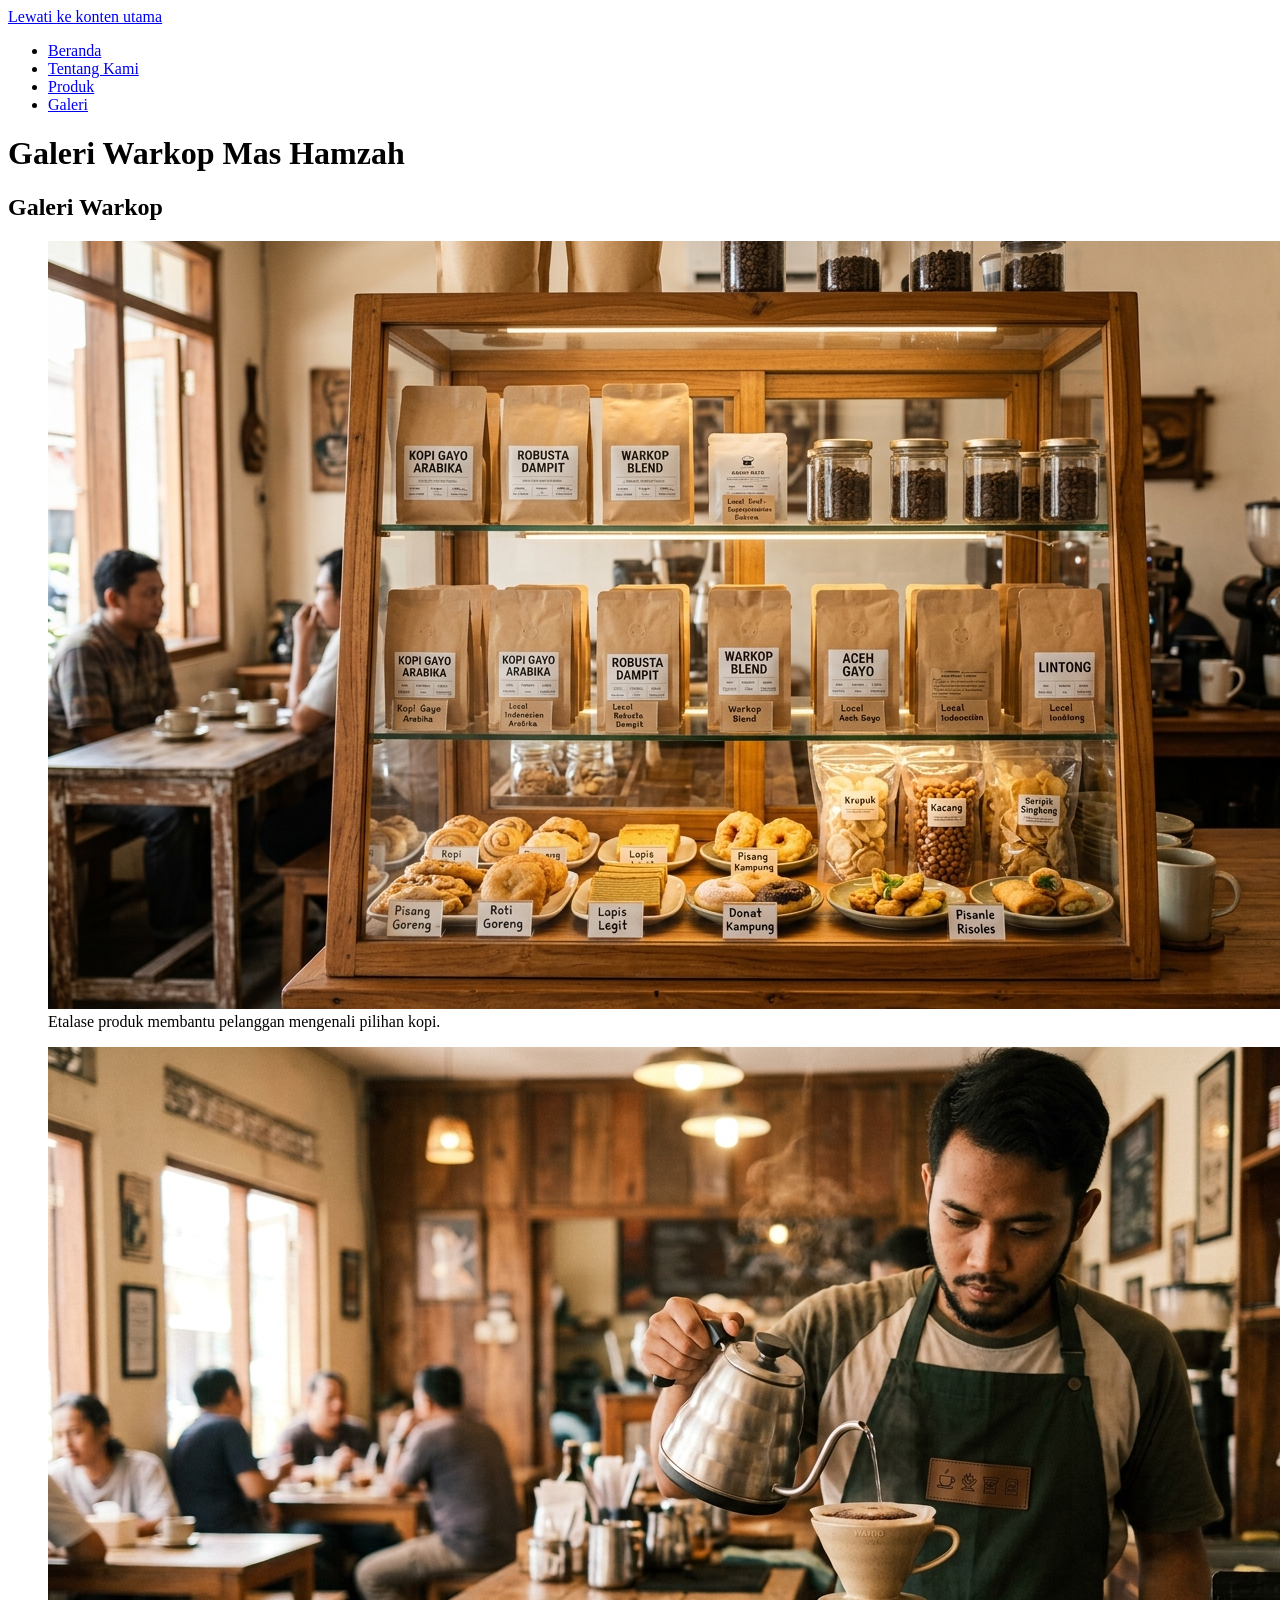
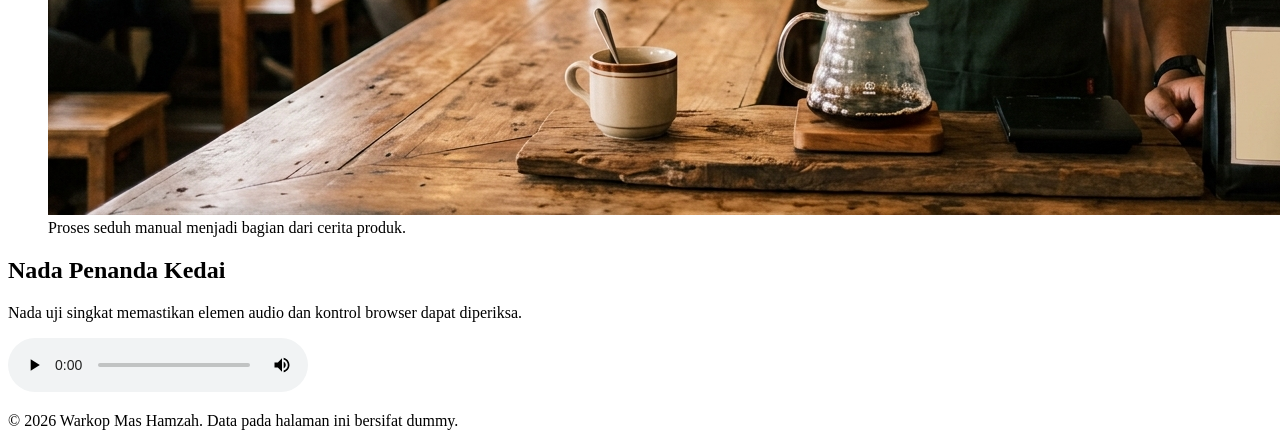
==== galeri.html @ abe70fd5 "feat: tambah media dan tabel katalog" ====
<!doctype html>
<html lang="id">
  <head>
    <meta charset="utf-8" />
    <meta name="viewport" content="width=device-width, initial-scale=1" />

    <title>Galeri - Warkop Mas Hamzah</title>

    <link rel="stylesheet" href="css/style.css" />
  </head>

  <body>
    <!-- Skip link -->
    <a href="#konten" class="skip-link">
      Lewati ke konten utama
    </a>

    <!-- Header dan Navbar -->
    <header class="site-header">
      <nav class="nav" aria-label="Navigasi utama">
        <ul>
          <li>
            <a href="index.html">Beranda</a>
          </li>

          <li>
            <a href="tentang.html">Tentang Kami</a>
          </li>

          <li>
            <a href="produk.html">Produk</a>
          </li>

          <li>
            <a href="galeri.html" aria-current="page">
              Galeri
            </a>
          </li>
        </ul>
      </nav>
    </header>

    <!-- Konten utama -->
    <main id="konten" class="page">
      <h1>Galeri Warkop Mas Hamzah</h1>

      <!-- Galeri -->
      <section aria-labelledby="media-title">
        <h2 id="media-title">Galeri Warkop</h2>

        <div class="gallery-list">

          <figure class="media-card">
            <img
              src="assets/images/etalaseKopi.jpg"
              alt="Etalase Warkop Mas Hamzah berisi beberapa pilihan kopi"
            />

            <figcaption>
              Etalase produk membantu pelanggan mengenali pilihan kopi.
            </figcaption>
          </figure>

          <figure class="media-card">
            <img
              src="assets/images/barista.jpg"
              alt="Barista menuang air panas ke dripper kopi"
            />

            <figcaption>
              Proses seduh manual menjadi bagian dari cerita produk.
            </figcaption>
          </figure>

        </div>
      </section>

      <!-- Audio -->
      <section aria-labelledby="audio-title">
        <h2 id="audio-title">Nada Penanda Kedai</h2>

        <p id="audio-note">
          Nada uji singkat memastikan elemen audio dan kontrol
          browser dapat diperiksa.
        </p>

        <audio
          controls
          aria-describedby="audio-note" src="[data-uri]"
        >
          Browser Anda tidak mendukung pemutar audio.
        </audio>
      </section>
    </main>

    <!-- Footer -->
    <footer class="site-footer">
      <p>
        &copy; 2026 Warkop Mas Hamzah.
        Data pada halaman ini bersifat dummy.
      </p>
    </footer>

    <script src="js/script.js"></script>
  </body>
</html>
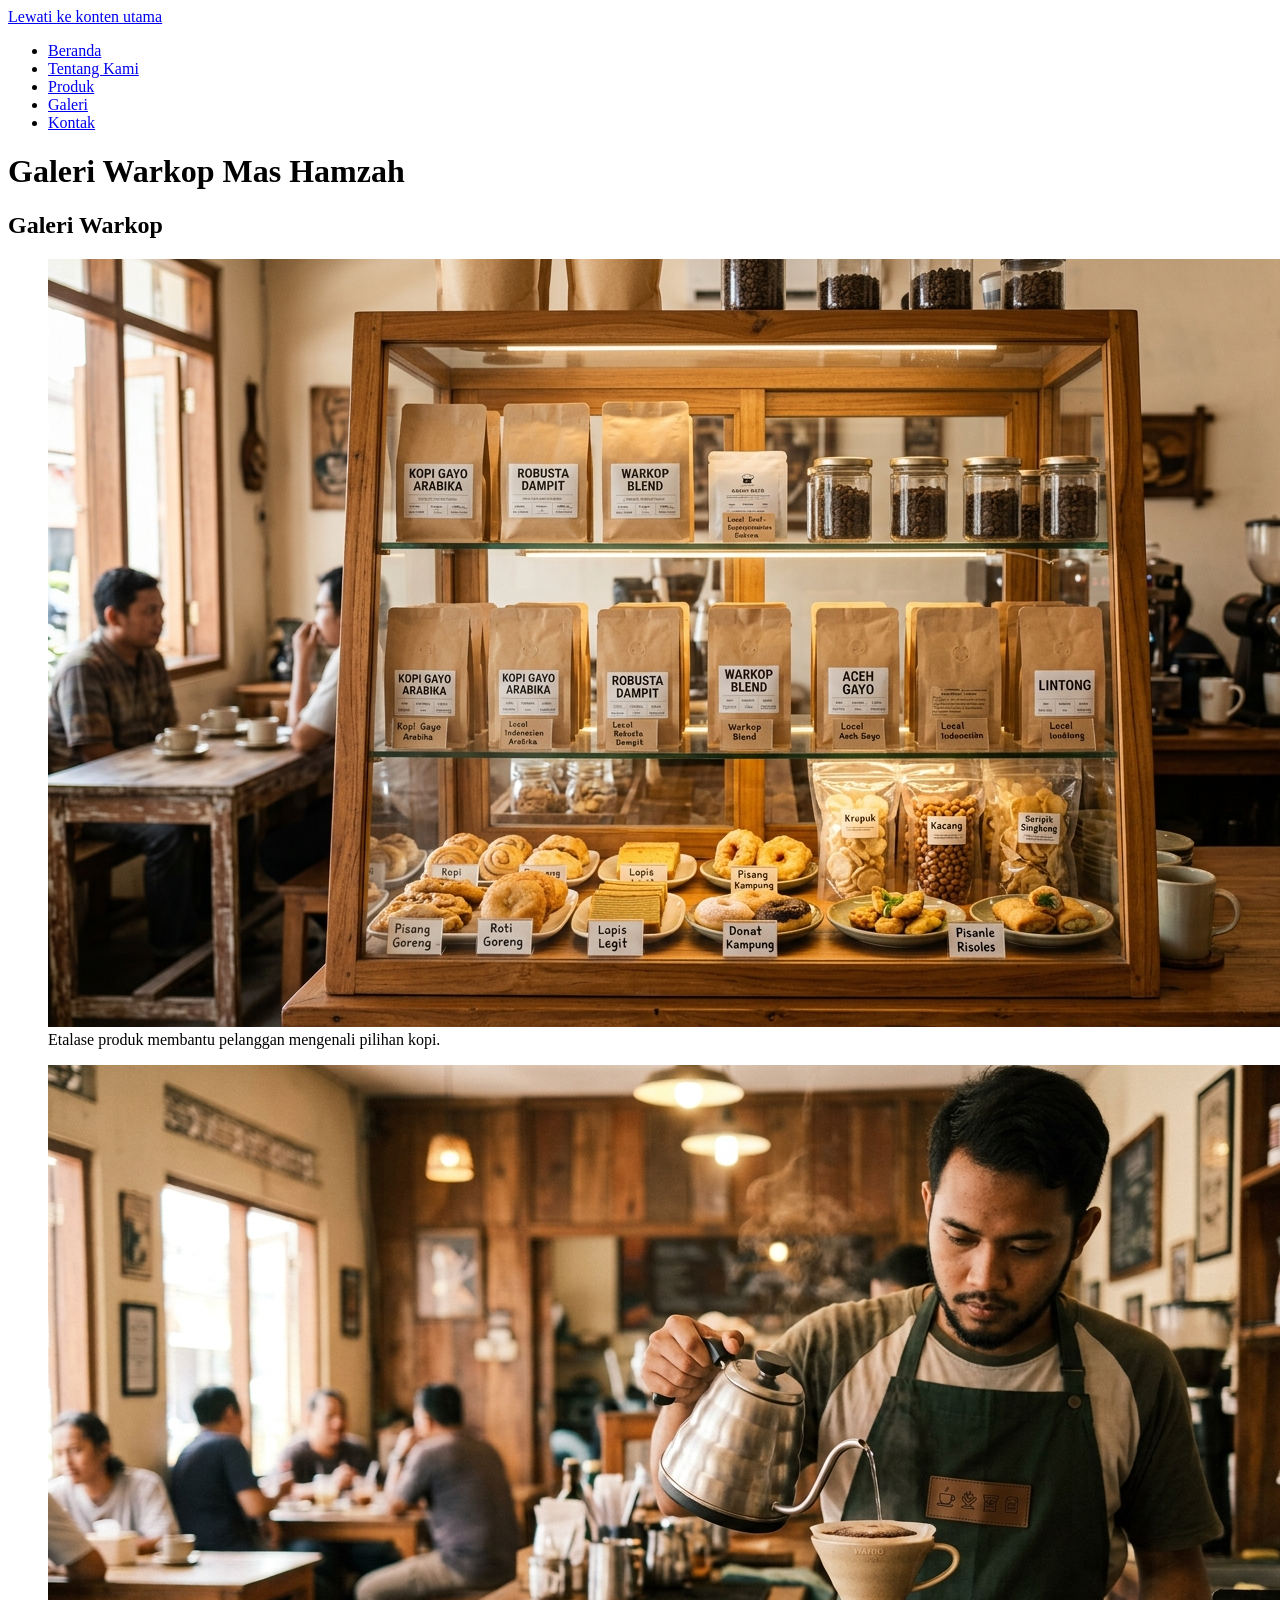
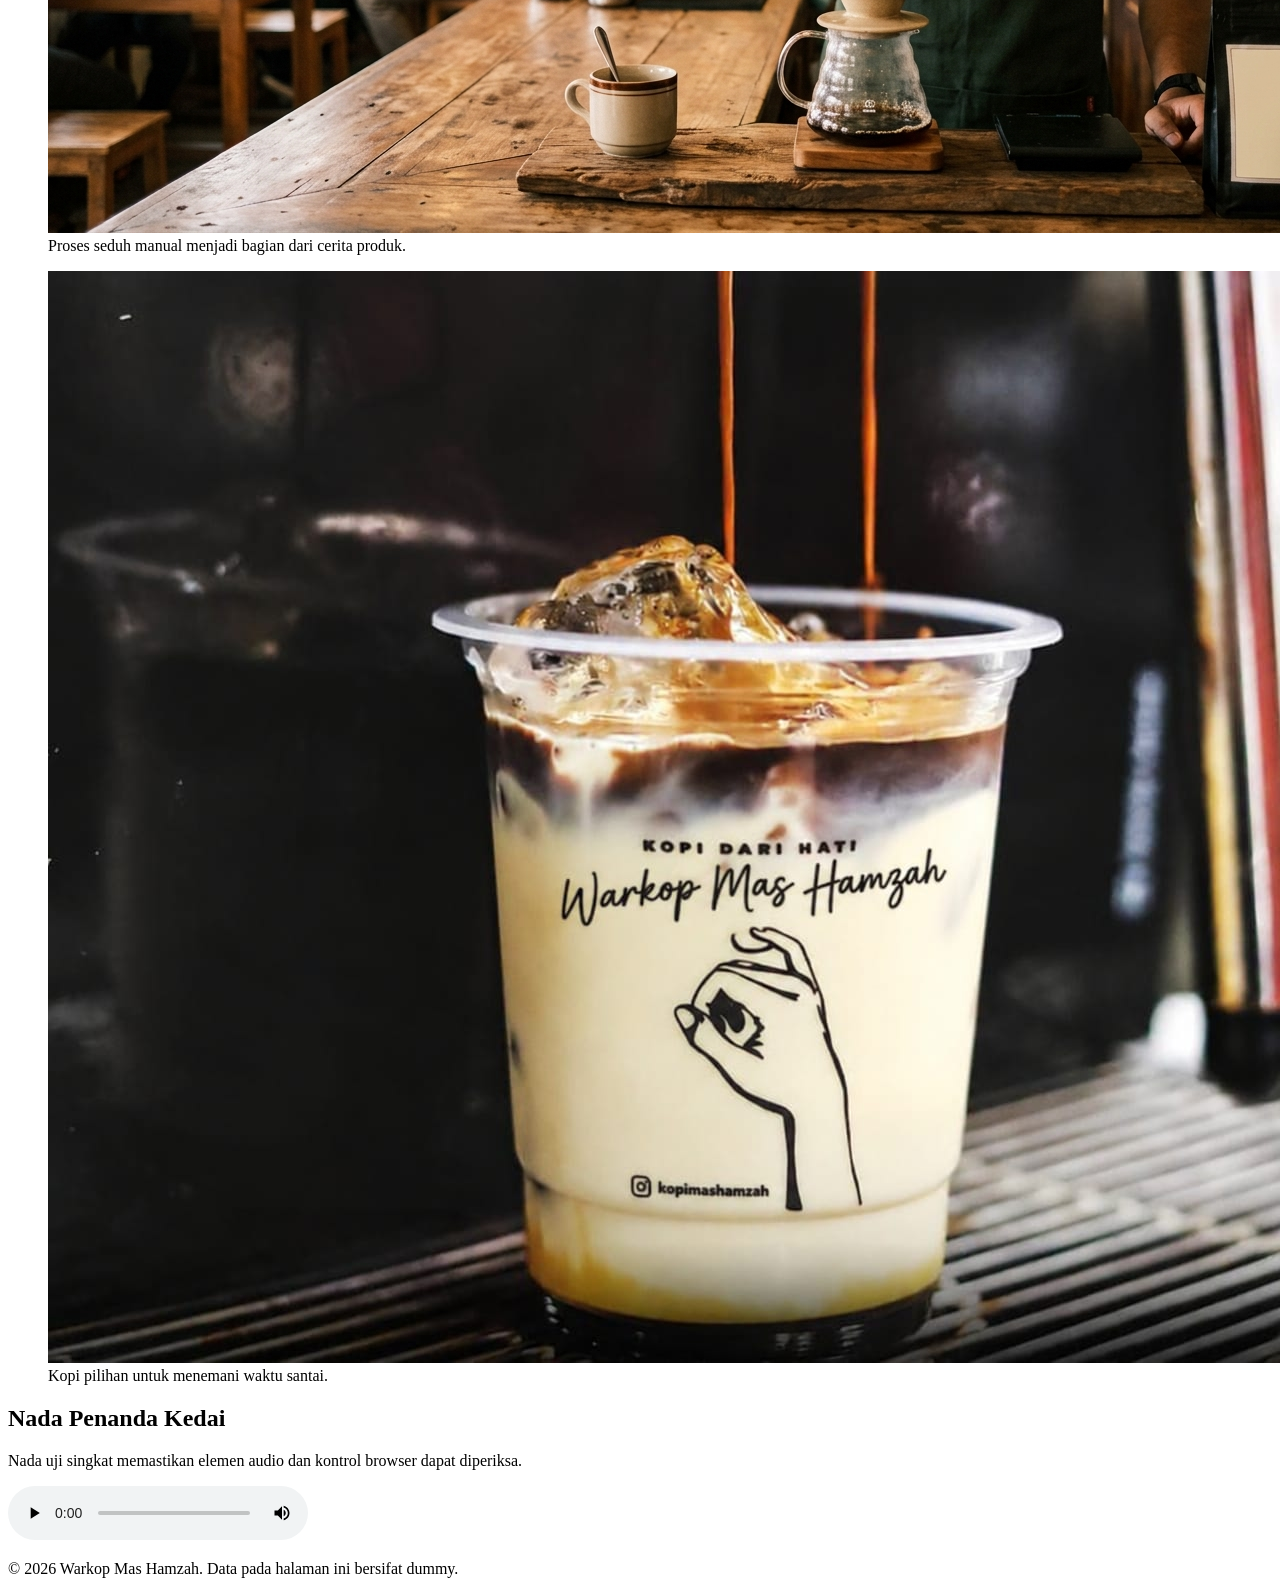
==== commit b63a3e4b: "feat: tambah form kontak aksesibel dan preview" ====
--- a/galeri.html
+++ b/galeri.html
@@ -3,59 +3,38 @@
   <head>
     <meta charset="utf-8" />
     <meta name="viewport" content="width=device-width, initial-scale=1" />
-
     <title>Galeri - Warkop Mas Hamzah</title>
-
     <link rel="stylesheet" href="css/style.css" />
+    <script src="js/script.js" defer></script>
   </head>
 
   <body>
-    <!-- Skip link -->
-    <a href="#konten" class="skip-link">
-      Lewati ke konten utama
-    </a>
+    <a class="skip-link" href="#konten">Lewati ke konten utama</a>
 
-    <!-- Header dan Navbar -->
     <header class="site-header">
       <nav class="nav" aria-label="Navigasi utama">
         <ul>
-          <li>
-            <a href="index.html">Beranda</a>
-          </li>
-
-          <li>
-            <a href="tentang.html">Tentang Kami</a>
-          </li>
-
-          <li>
-            <a href="produk.html">Produk</a>
-          </li>
-
-          <li>
-            <a href="galeri.html" aria-current="page">
-              Galeri
-            </a>
-          </li>
+          <li><a href="index.html">Beranda</a></li>
+          <li><a href="tentang.html">Tentang Kami</a></li>
+          <li><a href="produk.html">Produk</a></li>
+          <li><a href="galeri.html" aria-current="page">Galeri</a></li>
+          <li><a href="kontak.html">Kontak</a></li>
         </ul>
       </nav>
     </header>
 
-    <!-- Konten utama -->
     <main id="konten" class="page">
       <h1>Galeri Warkop Mas Hamzah</h1>
 
-      <!-- Galeri -->
       <section aria-labelledby="media-title">
         <h2 id="media-title">Galeri Warkop</h2>
 
         <div class="gallery-list">
-
           <figure class="media-card">
             <img
               src="assets/images/etalaseKopi.jpg"
               alt="Etalase Warkop Mas Hamzah berisi beberapa pilihan kopi"
             />
-
             <figcaption>
               Etalase produk membantu pelanggan mengenali pilihan kopi.
             </figcaption>
@@ -66,41 +45,42 @@
               src="assets/images/barista.jpg"
               alt="Barista menuang air panas ke dripper kopi"
             />
-
             <figcaption>
               Proses seduh manual menjadi bagian dari cerita produk.
             </figcaption>
           </figure>
 
+          <figure class="media-card">
+            <img
+              src="assets/images/kopi1.jpeg"
+              alt="Minuman kopi yang disajikan di Warkop Mas Hamzah"
+            />
+            <figcaption>
+              Kopi pilihan untuk menemani waktu santai.
+            </figcaption>
+          </figure>
         </div>
       </section>
 
-      <!-- Audio -->
       <section aria-labelledby="audio-title">
         <h2 id="audio-title">Nada Penanda Kedai</h2>
 
         <p id="audio-note">
-          Nada uji singkat memastikan elemen audio dan kontrol
-          browser dapat diperiksa.
+          Nada uji singkat memastikan elemen audio dan kontrol browser dapat diperiksa.
         </p>
 
         <audio
           controls
-          aria-describedby="audio-note" src="[data-uri]"
+          aria-describedby="audio-note"
+          src="[data-uri]"
         >
           Browser Anda tidak mendukung pemutar audio.
         </audio>
       </section>
     </main>
 
-    <!-- Footer -->
     <footer class="site-footer">
-      <p>
-        &copy; 2026 Warkop Mas Hamzah.
-        Data pada halaman ini bersifat dummy.
-      </p>
+      <p>&copy; 2026 Warkop Mas Hamzah. Data pada halaman ini bersifat dummy.</p>
     </footer>
-
-    <script src="js/script.js"></script>
   </body>
 </html>
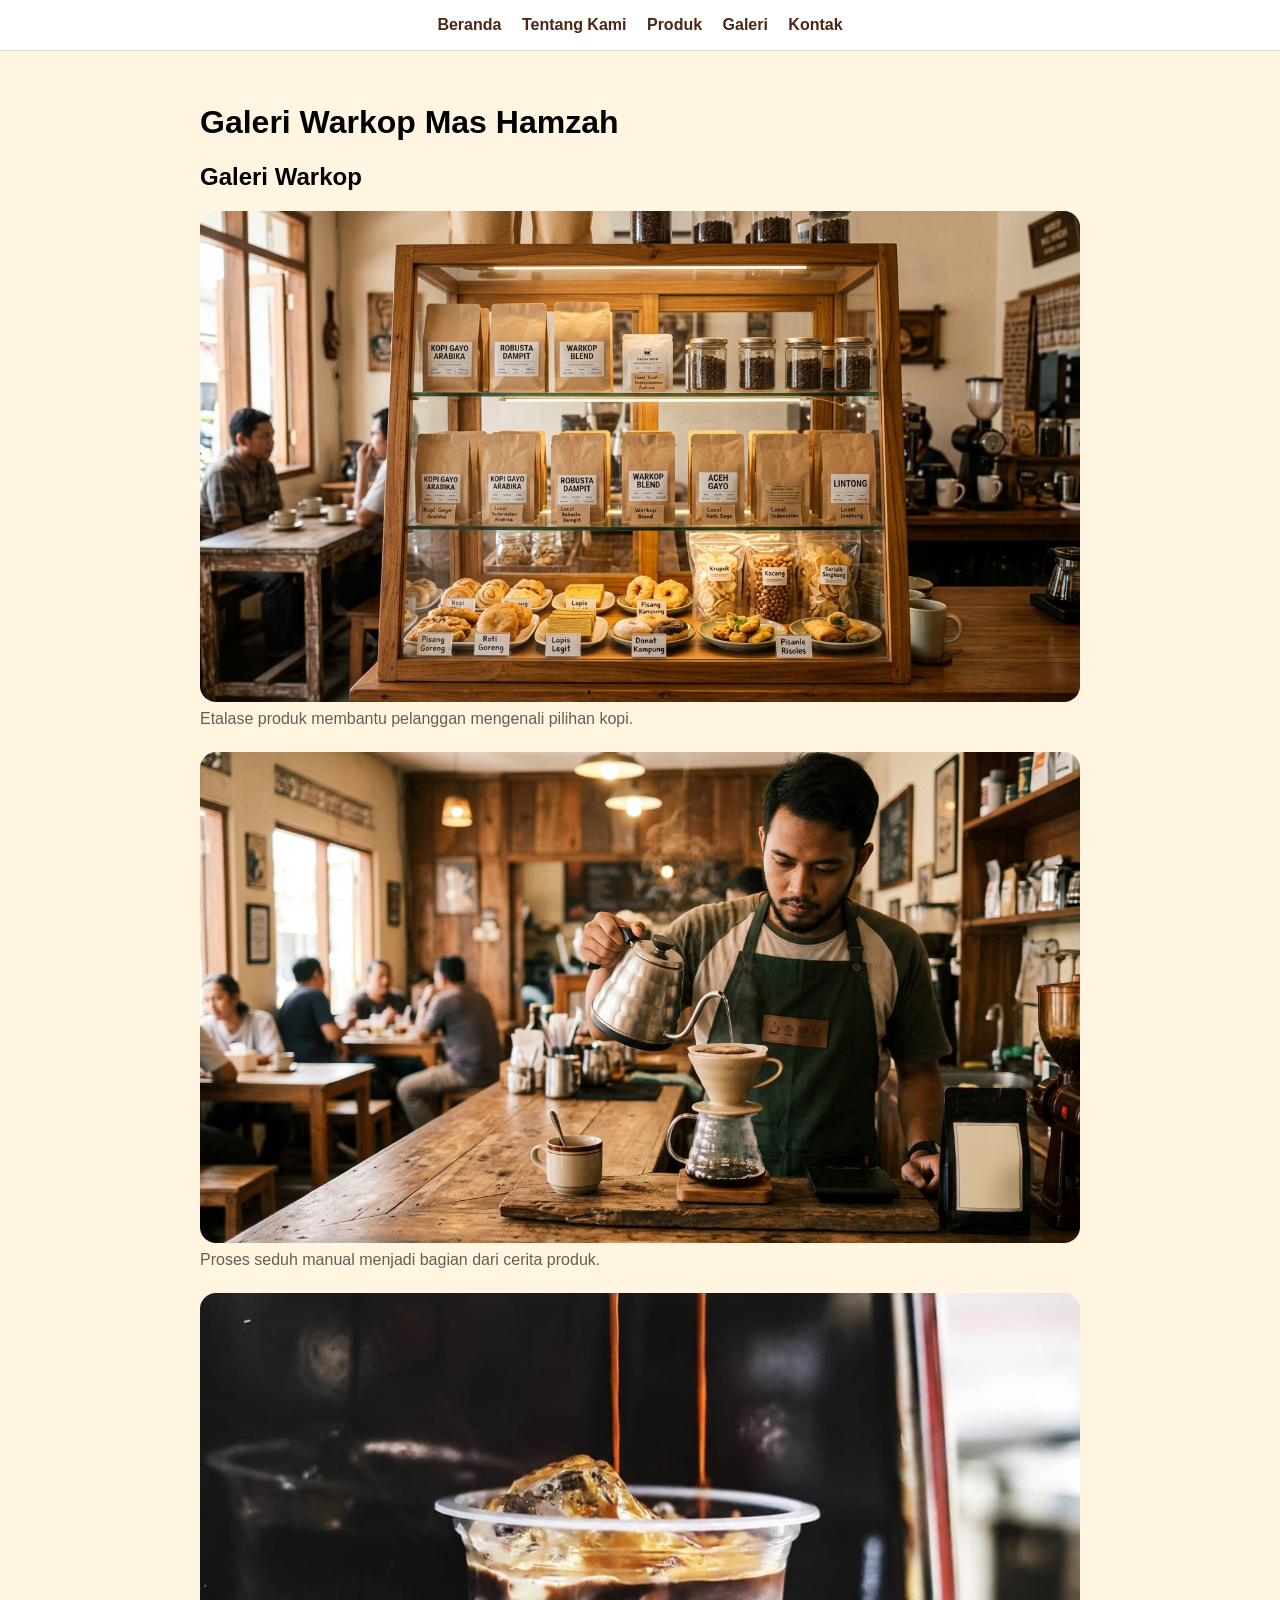
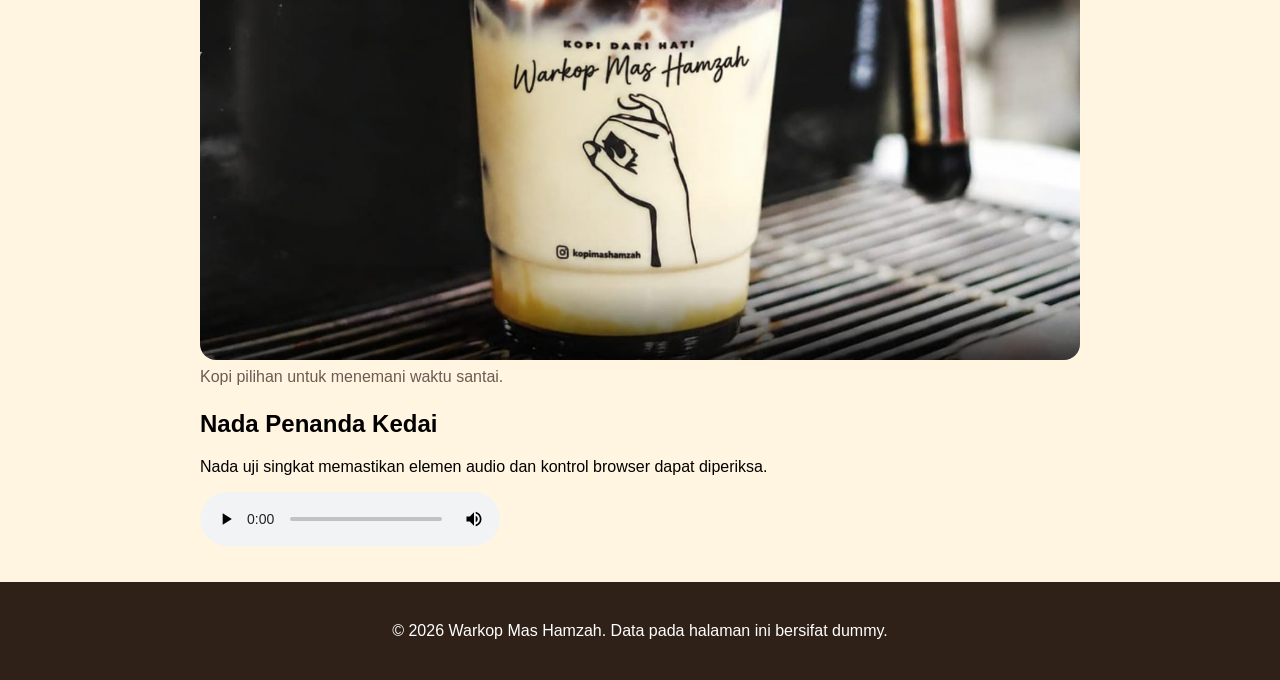
==== commit 7e410312: "fix CSS semua halaman" ====
--- a/galeri.html
+++ b/galeri.html
@@ -4,8 +4,8 @@
     <meta charset="utf-8" />
     <meta name="viewport" content="width=device-width, initial-scale=1" />
     <title>Galeri - Warkop Mas Hamzah</title>
-    <link rel="stylesheet" href="css/style.css" />
-    <script src="js/script.js" defer></script>
+    <link rel="stylesheet" href="CSS/style.css" />
+    <script src="JS/script.js" defer></script>
   </head>
 
   <body>
--- a/CSS/style.css
+++ b/CSS/style.css
@@ -0,0 +1,241 @@
+body {
+  min-height: 100vh;
+  margin: 0;
+  color: #000000;
+  background: #FFF5E1;
+  font-family: Arial, sans-serif;
+  display: flex;
+  flex-direction: column;
+}
+
+.page {
+  flex: 1;
+  max-width: 920px;
+  width: 100%;
+  box-sizing: border-box;
+  margin: 0 auto;
+  padding: 32px 20px;
+}
+
+.hero {
+  padding: 36px;
+  color: #F3E3CE;
+  background: #6F4E37;
+  border-radius: 24px;
+}
+
+.eyebrow {
+  margin: 0 0 8px;
+  letter-spacing: 0.14em;
+  text-transform: uppercase;
+}
+
+button {
+  padding: 12px 18px;
+  color: #5A3525;
+  font-weight: 700;
+  cursor: pointer;
+  background: #F3E3CE;
+  border: 0;
+  border-radius: 999px;
+}
+
+.skip-link {
+  position: absolute;
+  top: 8px;
+  left: -9999px;
+  padding: 8px 12px;
+  color: white;
+  background: #2F2118;
+  text-decoration: none;
+}
+
+.skip-link:focus {
+  left: 8px;
+}
+
+.site-header {
+  padding: 16px 20px;
+  background: white;
+  border-bottom: 1px solid #DCDCDC;
+}
+
+.nav {
+  max-width: 920px;
+  margin: 0 auto;
+}
+
+.nav ul {
+  padding: 0;
+  margin: 0;
+  text-align: center;
+  list-style: none;
+}
+
+.nav li {
+  display: inline-block;
+  margin: 0 8px;
+}
+
+.nav a {
+  color: #4B2715;
+  font-weight: 700;
+  text-decoration: none;
+}
+
+.nav a:hover {
+  text-decoration: underline;
+}
+
+.nav a[aria-current="page"] {
+  font-weight: 800;
+}
+
+.produk-list {
+  display: flex;
+  flex-wrap: wrap;
+  gap: 20px;
+  margin-top: 20px;
+}
+
+.product-card {
+  flex: 1;
+  min-width: 200px;
+  padding: 20px;
+  background: #F3E3CE;
+  border-radius: 16px;
+}
+
+.price {
+  color: #5A3525;
+  font-weight: 700;
+}
+
+img {
+  display: block;
+  max-width: 100%;
+  height: auto;
+  border-radius: 16px;
+}
+
+figure {
+  margin: 0 0 24px;
+}
+
+figcaption {
+  margin-top: 8px;
+  color: #6B5B52;
+}
+
+table {
+  width: 100%;
+  border-collapse: collapse;
+}
+
+caption {
+  margin-bottom: 8px;
+  font-weight: 700;
+  text-align: left;
+}
+
+th,
+td {
+  padding: 10px;
+  text-align: left;
+  border: 1px solid #DCCBBC;
+}
+
+a:focus-visible,
+button:focus-visible {
+  outline: 3px solid #2563EB;
+  outline-offset: 3px;
+}
+
+.site-footer {
+  padding: 24px 20px;
+  color: white;
+  text-align: center;
+  background: #2F2118;
+}
+
+/* P04 - Form */
+
+form {
+  margin-top: 24px;
+}
+
+.field {
+  margin-bottom: 16px;
+}
+
+.field label {
+  display: block;
+  margin-bottom: 6px;
+  color: #4B2715;
+  font-weight: 700;
+}
+
+input,
+select,
+textarea {
+  box-sizing: border-box;
+  width: 100%;
+  padding: 12px;
+  color: #2F2118;
+  font: inherit;
+  background: #FFFFFF;
+  border: 2px solid #DCCBBC;
+  border-radius: 8px;
+}
+
+textarea {
+  resize: vertical;
+}
+
+fieldset {
+  margin: 0 0 16px;
+  padding: 16px;
+  border: 2px solid #DCCBBC;
+  border-radius: 12px;
+}
+
+legend {
+  padding: 0 8px;
+  color: #4B2715;
+  font-weight: 700;
+}
+
+fieldset label {
+  display: block;
+  margin: 10px 0;
+}
+
+fieldset input[type="radio"] {
+  width: auto;
+  margin-right: 8px;
+}
+
+form button {
+  margin-top: 4px;
+}
+
+.preview-section {
+  margin-top: 32px;
+}
+
+#preview-form {
+  padding: 16px;
+  overflow-x: auto;
+  white-space: pre-wrap;
+  color: #2F2118;
+  background: #FFFFFF;
+  border: 1px solid #DCCBBC;
+  border-radius: 12px;
+}
+
+input:focus-visible,
+select:focus-visible,
+textarea:focus-visible {
+  outline: 3px solid #2563EB;
+  outline-offset: 3px;
+}
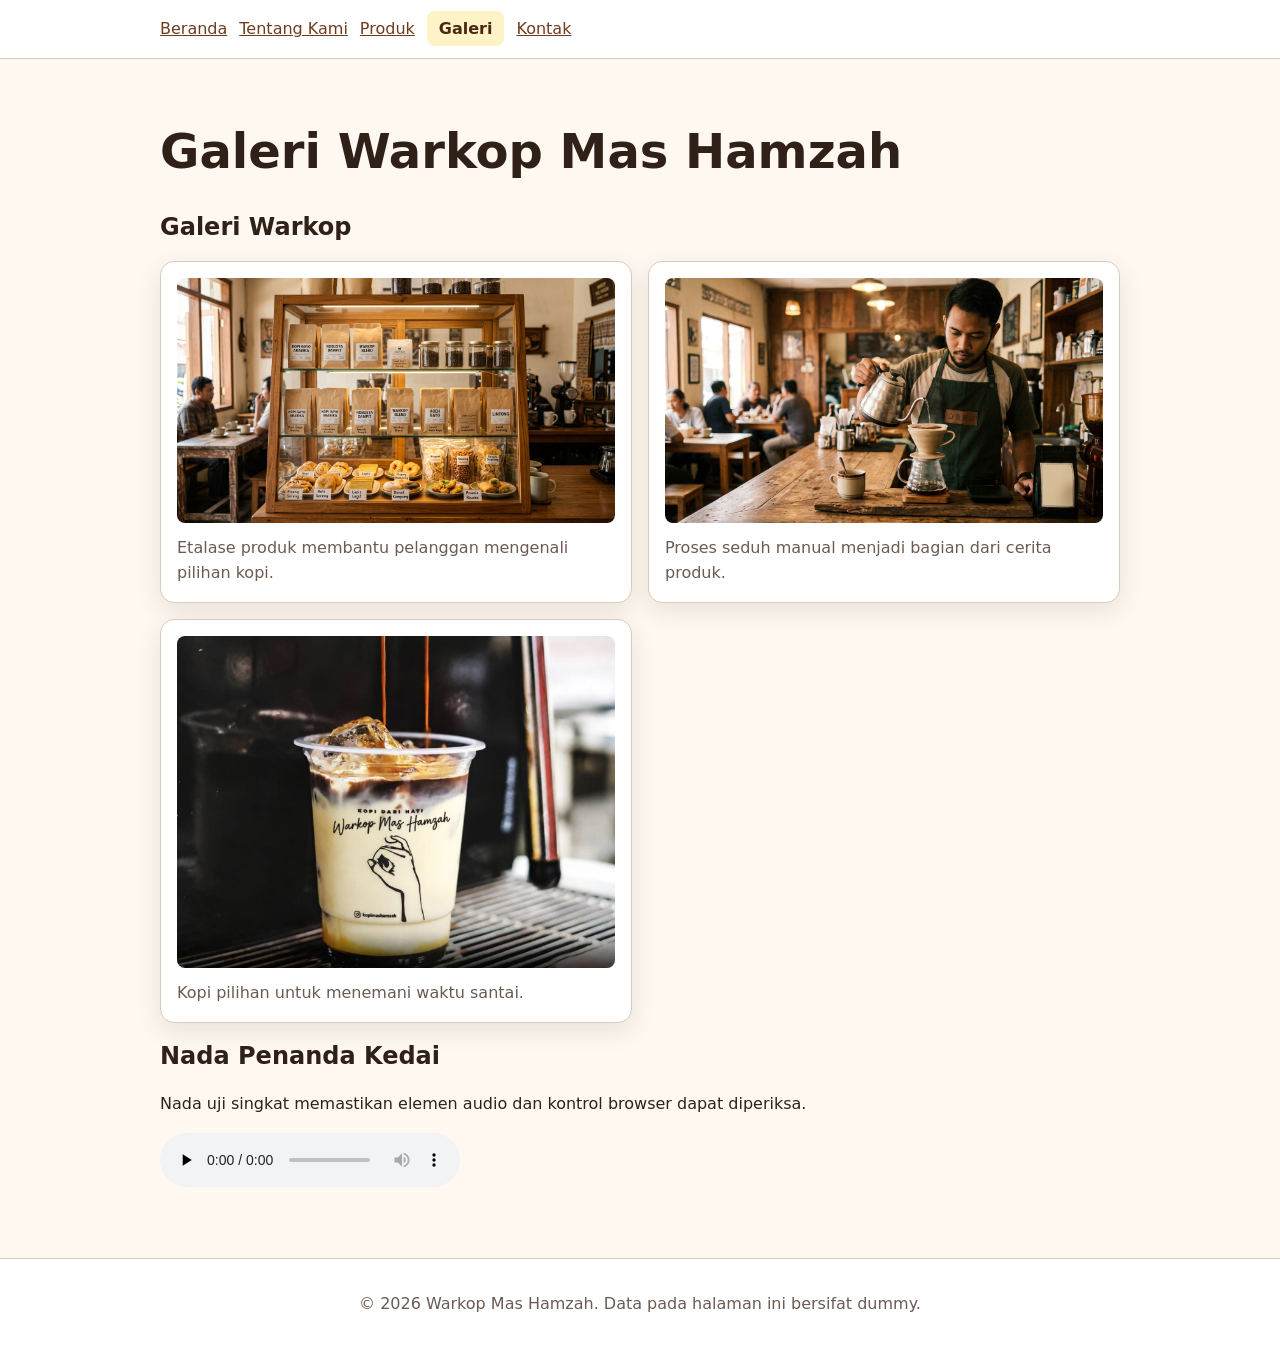
==== commit 671f431f: "feat: bangun layout flexbox dan grid" ====
--- a/galeri.html
+++ b/galeri.html
@@ -29,7 +29,7 @@
       <section aria-labelledby="media-title">
         <h2 id="media-title">Galeri Warkop</h2>
 
-        <div class="gallery-list">
+        <div class="gallery-grid">
           <figure class="media-card">
             <img
               src="assets/images/etalaseKopi.jpg"
@@ -69,11 +69,9 @@
           Nada uji singkat memastikan elemen audio dan kontrol browser dapat diperiksa.
         </p>
 
-        <audio
-          controls
-          aria-describedby="audio-note"
-          src="[data-uri]"
-        >
+        <!-- Audio dimuat dari file, tidak diputar otomatis. preload="none" menunda pengunduhan sampai tombol play ditekan. -->
+        <audio controls preload="none" aria-describedby="audio-note">
+          <source src="assets/audio/nada-kedai.mp3" type="audio/mpeg" />
           Browser Anda tidak mendukung pemutar audio.
         </audio>
       </section>
--- a/CSS/style.css
+++ b/CSS/style.css
@@ -1,241 +1,381 @@
+:root {
+  --color-primary: #6f3b1f;
+  --color-primary-strong: #4b2715;
+  --color-text: #2f2118;
+  --color-muted: #6b5b52;
+  --color-surface: #ffffff;
+  --color-surface-soft: #fff8f0;
+  --color-border: #dccbbc;
+  --color-focus: #1d4ed8;
+  --color-highlight: #fef3c7;
+  --color-highlight-strong: #fde68a;
+
+  --space-1: 0.5rem;
+  --space-2: 0.75rem;
+  --space-3: 1rem;
+  --space-4: 1.5rem;
+  --space-5: 2rem;
+
+  --radius-sm: 0.5rem;
+  --radius-md: 0.875rem;
+
+  --shadow-card: 0 0.5rem 1.5rem rgb(47 33 24 / 0.1);
+}
+
+*,
+*::before,
+*::after {
+  box-sizing: border-box;
+}
+
+html {
+  color-scheme: light;
+}
+
+/* P06: Flexbox kolom agar footer berada di bawah dan konsisten di semua halaman. */
 body {
+  display: flex;
+  flex-direction: column;
   min-height: 100vh;
   margin: 0;
-  color: #000000;
-  background: #FFF5E1;
-  font-family: Arial, sans-serif;
-  display: flex;
-  flex-direction: column;
-}
-
-.page {
-  flex: 1;
-  max-width: 920px;
-  width: 100%;
-  box-sizing: border-box;
-  margin: 0 auto;
-  padding: 32px 20px;
-}
-
-.hero {
-  padding: 36px;
-  color: #F3E3CE;
-  background: #6F4E37;
-  border-radius: 24px;
-}
-
-.eyebrow {
-  margin: 0 0 8px;
-  letter-spacing: 0.14em;
-  text-transform: uppercase;
-}
-
-button {
-  padding: 12px 18px;
-  color: #5A3525;
-  font-weight: 700;
-  cursor: pointer;
-  background: #F3E3CE;
-  border: 0;
-  border-radius: 999px;
-}
-
-.skip-link {
-  position: absolute;
-  top: 8px;
-  left: -9999px;
-  padding: 8px 12px;
-  color: white;
-  background: #2F2118;
-  text-decoration: none;
-}
-
-.skip-link:focus {
-  left: 8px;
-}
-
-.site-header {
-  padding: 16px 20px;
-  background: white;
-  border-bottom: 1px solid #DCDCDC;
-}
-
-.nav {
-  max-width: 920px;
-  margin: 0 auto;
-}
-
-.nav ul {
-  padding: 0;
-  margin: 0;
-  text-align: center;
-  list-style: none;
-}
-
-.nav li {
-  display: inline-block;
-  margin: 0 8px;
-}
-
-.nav a {
-  color: #4B2715;
-  font-weight: 700;
-  text-decoration: none;
-}
-
-.nav a:hover {
-  text-decoration: underline;
-}
-
-.nav a[aria-current="page"] {
-  font-weight: 800;
-}
-
-.produk-list {
-  display: flex;
-  flex-wrap: wrap;
-  gap: 20px;
-  margin-top: 20px;
-}
-
-.product-card {
-  flex: 1;
-  min-width: 200px;
-  padding: 20px;
-  background: #F3E3CE;
-  border-radius: 16px;
-}
-
-.price {
-  color: #5A3525;
-  font-weight: 700;
+  color: var(--color-text);
+  background: var(--color-surface-soft);
+  font-family: system-ui, -apple-system, BlinkMacSystemFont, "Segoe UI", sans-serif;
+  font-size: 1rem;
+  line-height: 1.6;
 }
 
 img {
   display: block;
   max-width: 100%;
   height: auto;
-  border-radius: 16px;
+  border-radius: var(--radius-sm);
+}
+
+a {
+  color: var(--color-primary);
+}
+
+a:hover {
+  color: var(--color-primary-strong);
+}
+
+:focus-visible {
+  outline: 3px solid var(--color-focus);
+  outline-offset: 3px;
+}
+
+.skip-link {
+  position: absolute;
+  top: -5rem;
+  left: var(--space-3);
+  padding: var(--space-2) var(--space-3);
+  color: var(--color-surface);
+  background: var(--color-text);
+}
+
+.skip-link:focus {
+  top: var(--space-3);
+}
+
+/* a:hover (specificity lebih tinggi dari .skip-link) akan mengubah warna teks
+   menjadi cokelat gelap di atas latar gelap; rule ini menjaga teks tetap terbaca. */
+.skip-link:hover {
+  color: var(--color-surface);
+}
+
+.site-header,
+.site-footer {
+  padding: var(--space-3) var(--space-4);
+  background: var(--color-surface);
+  border-bottom: 1px solid var(--color-border);
+}
+
+.site-footer {
+  margin-top: var(--space-5);
+  color: var(--color-muted);
+  text-align: center;
+  border-top: 1px solid var(--color-border);
+  border-bottom: 0;
+}
+
+.nav,
+.page {
+  width: min(100% - 2rem, 60rem);
+  margin-inline: auto;
+}
+
+/* P06: konten utama mengisi ruang kosong sehingga footer turun ke bawah. */
+.page {
+  flex: 1;
+}
+
+/* P06-02: .nav memakai Flexbox. Main axis horizontal, align-items mengatur cross axis. */
+.nav {
+  display: flex;
+  gap: var(--space-3);
+  align-items: center;
+  justify-content: space-between;
+}
+
+/* P06: daftar menu juga Flexbox satu dimensi; flex-wrap menurunkan item jika ruang habis. */
+.nav ul {
+  display: flex;
+  flex-wrap: wrap;
+  align-items: center;
+  gap: var(--space-1) var(--space-2);
+  padding: 0;
+  margin: 0;
+  list-style: none;
+}
+
+.nav a[aria-current="page"] {
+  padding: var(--space-1) var(--space-2);
+  color: var(--color-primary-strong);
+  font-weight: 700;
+  text-decoration: none;
+  background: var(--color-highlight);
+  border-radius: var(--radius-sm);
+}
+
+.page {
+  padding-block: var(--space-5);
+}
+
+/* P06-02: hero memakai Grid dua track (teks dan gambar). */
+.hero {
+  display: grid;
+  grid-template-columns: 1.2fr 0.8fr;
+  gap: var(--space-4);
+  align-items: center;
+  padding: var(--space-5);
+  color: var(--color-surface);
+  background: var(--color-primary);
+  border-radius: var(--radius-md);
+}
+
+.hero-image {
+  width: 100%;
+  border-radius: var(--radius-md);
+}
+
+/* Outline biru (#1d4ed8) di atas latar cokelat hero kontrasnya rendah (sekitar 1,4:1),
+   jadi di dalam hero focus indicator memakai warna highlight. */
+.hero :focus-visible {
+  outline-color: var(--color-highlight);
+}
+
+h1,
+h2,
+h3 {
+  line-height: 1.2;
+  text-wrap: balance;
+}
+
+h1 {
+  font-size: clamp(2rem, 6vw, 3rem);
+}
+
+.page p,
+.page li {
+  max-width: 68ch;
+}
+
+.eyebrow {
+  color: var(--color-primary);
+  font-weight: 800;
+  letter-spacing: 0.08em;
+  text-transform: uppercase;
+}
+
+.hero .eyebrow {
+  color: var(--color-highlight);
+}
+
+.price {
+  color: var(--color-primary-strong);
+  font-weight: 800;
+}
+
+/* .button dipakai oleh tautan "Tanya produk" agar tampil seperti tombol. */
+button,
+.button {
+  display: inline-block;
+  padding: var(--space-2) var(--space-3);
+  color: var(--color-surface);
+  font: inherit;
+  font-weight: 700;
+  text-decoration: none;
+  cursor: pointer;
+  background: var(--color-primary);
+  border: 0;
+  border-radius: var(--radius-sm);
+}
+
+button:hover,
+.button:hover {
+  color: var(--color-surface);
+  background: var(--color-primary-strong);
+}
+
+.hero button {
+  color: var(--color-text);
+  background: var(--color-highlight);
+}
+
+.hero button:hover {
+  color: var(--color-text);
+  background: var(--color-highlight-strong);
+}
+
+.product-card,
+.media-card,
+table,
+form {
+  margin-block: var(--space-3);
+  padding: var(--space-3);
+  background: var(--color-surface);
+  border: 1px solid var(--color-border);
+  border-radius: var(--radius-md);
+  box-shadow: var(--shadow-card);
+}
+
+/* P06-02: Grid untuk kumpulan card (kolom dan baris).
+   product-grid 3 track, gallery-grid 2 track. */
+.product-grid,
+.gallery-grid {
+  display: grid;
+  grid-template-columns: repeat(3, minmax(0, 1fr));
+  gap: var(--space-3);
+}
+
+.gallery-grid {
+  grid-template-columns: repeat(2, minmax(0, 1fr));
+}
+
+/* Jarak antarcard sudah diatur gap, jadi margin card di dalam grid dinolkan. */
+.product-grid .product-card,
+.gallery-grid .media-card {
+  margin-block: 0;
+}
+
+/* P06-02: isi card memakai Flexbox kolom (main axis vertikal). */
+.product-card {
+  display: flex;
+  flex-direction: column;
+}
+
+.product-badge {
+  align-self: flex-start;
+  padding: 0.25rem var(--space-2);
+  color: var(--color-primary-strong);
+  font-size: 0.875rem;
+  font-weight: 800;
+  background: var(--color-highlight);
+  border-radius: 999px;
+}
+
+/* P06-02: kelompok aksi memakai Flexbox satu baris.
+   margin-top: auto mendorong aksi ke dasar card. */
+.card-actions {
+  display: flex;
+  gap: var(--space-2);
+  align-items: center;
+  flex-wrap: wrap;
+  margin-top: auto;
+}
+
+/* P06: figure galeri disusun vertikal (gambar lalu keterangan). */
+.media-card {
+  display: flex;
+  flex-direction: column;
+  gap: var(--space-2);
+}
+
+.media-card figcaption {
+  margin: 0;
 }
 
 figure {
-  margin: 0 0 24px;
-}
-
-figcaption {
-  margin-top: 8px;
-  color: #6B5B52;
+  margin-inline: 0;
+}
+
+figcaption,
+caption {
+  color: var(--color-muted);
 }
 
 table {
   width: 100%;
   border-collapse: collapse;
+  border-radius: 0;
 }
 
 caption {
-  margin-bottom: 8px;
+  margin-bottom: var(--space-2);
   font-weight: 700;
   text-align: left;
 }
 
 th,
 td {
-  padding: 10px;
+  padding: var(--space-2);
   text-align: left;
-  border: 1px solid #DCCBBC;
-}
-
-a:focus-visible,
-button:focus-visible {
-  outline: 3px solid #2563EB;
-  outline-offset: 3px;
-}
-
-.site-footer {
-  padding: 24px 20px;
-  color: white;
-  text-align: center;
-  background: #2F2118;
-}
-
-/* P04 - Form */
-
-form {
-  margin-top: 24px;
+  border: 1px solid var(--color-border);
+}
+
+th {
+  background: var(--color-surface-soft);
 }
 
 .field {
-  margin-bottom: 16px;
-}
-
-.field label {
+  margin-bottom: var(--space-3);
+}
+
+.field label,
+legend {
   display: block;
-  margin-bottom: 6px;
-  color: #4B2715;
+  margin-bottom: var(--space-1);
   font-weight: 700;
 }
 
-input,
-select,
-textarea {
-  box-sizing: border-box;
+.field input,
+.field select,
+.field textarea {
   width: 100%;
-  padding: 12px;
-  color: #2F2118;
+  padding: var(--space-2);
+  color: inherit;
   font: inherit;
-  background: #FFFFFF;
-  border: 2px solid #DCCBBC;
-  border-radius: 8px;
-}
-
-textarea {
-  resize: vertical;
+  background: var(--color-surface);
+  border: 1px solid var(--color-border);
+  border-radius: var(--radius-sm);
+}
+
+input[type="radio"],
+input[type="checkbox"] {
+  width: auto;
 }
 
 fieldset {
-  margin: 0 0 16px;
-  padding: 16px;
-  border: 2px solid #DCCBBC;
-  border-radius: 12px;
-}
-
-legend {
-  padding: 0 8px;
-  color: #4B2715;
-  font-weight: 700;
+  margin: 0 0 var(--space-3);
+  padding: var(--space-3);
+  border: 1px solid var(--color-border);
+  border-radius: var(--radius-sm);
 }
 
 fieldset label {
   display: block;
-  margin: 10px 0;
-}
-
-fieldset input[type="radio"] {
-  width: auto;
-  margin-right: 8px;
-}
-
-form button {
-  margin-top: 4px;
-}
-
-.preview-section {
-  margin-top: 32px;
+  margin: var(--space-1) 0;
+}
+
+audio {
+  max-width: 100%;
 }
 
 #preview-form {
-  padding: 16px;
-  overflow-x: auto;
+  padding: var(--space-3);
   white-space: pre-wrap;
-  color: #2F2118;
-  background: #FFFFFF;
-  border: 1px solid #DCCBBC;
-  border-radius: 12px;
-}
-
-input:focus-visible,
-select:focus-visible,
-textarea:focus-visible {
-  outline: 3px solid #2563EB;
-  outline-offset: 3px;
+  background: var(--color-surface);
+  border: 1px solid var(--color-border);
+  border-radius: var(--radius-sm);
 }
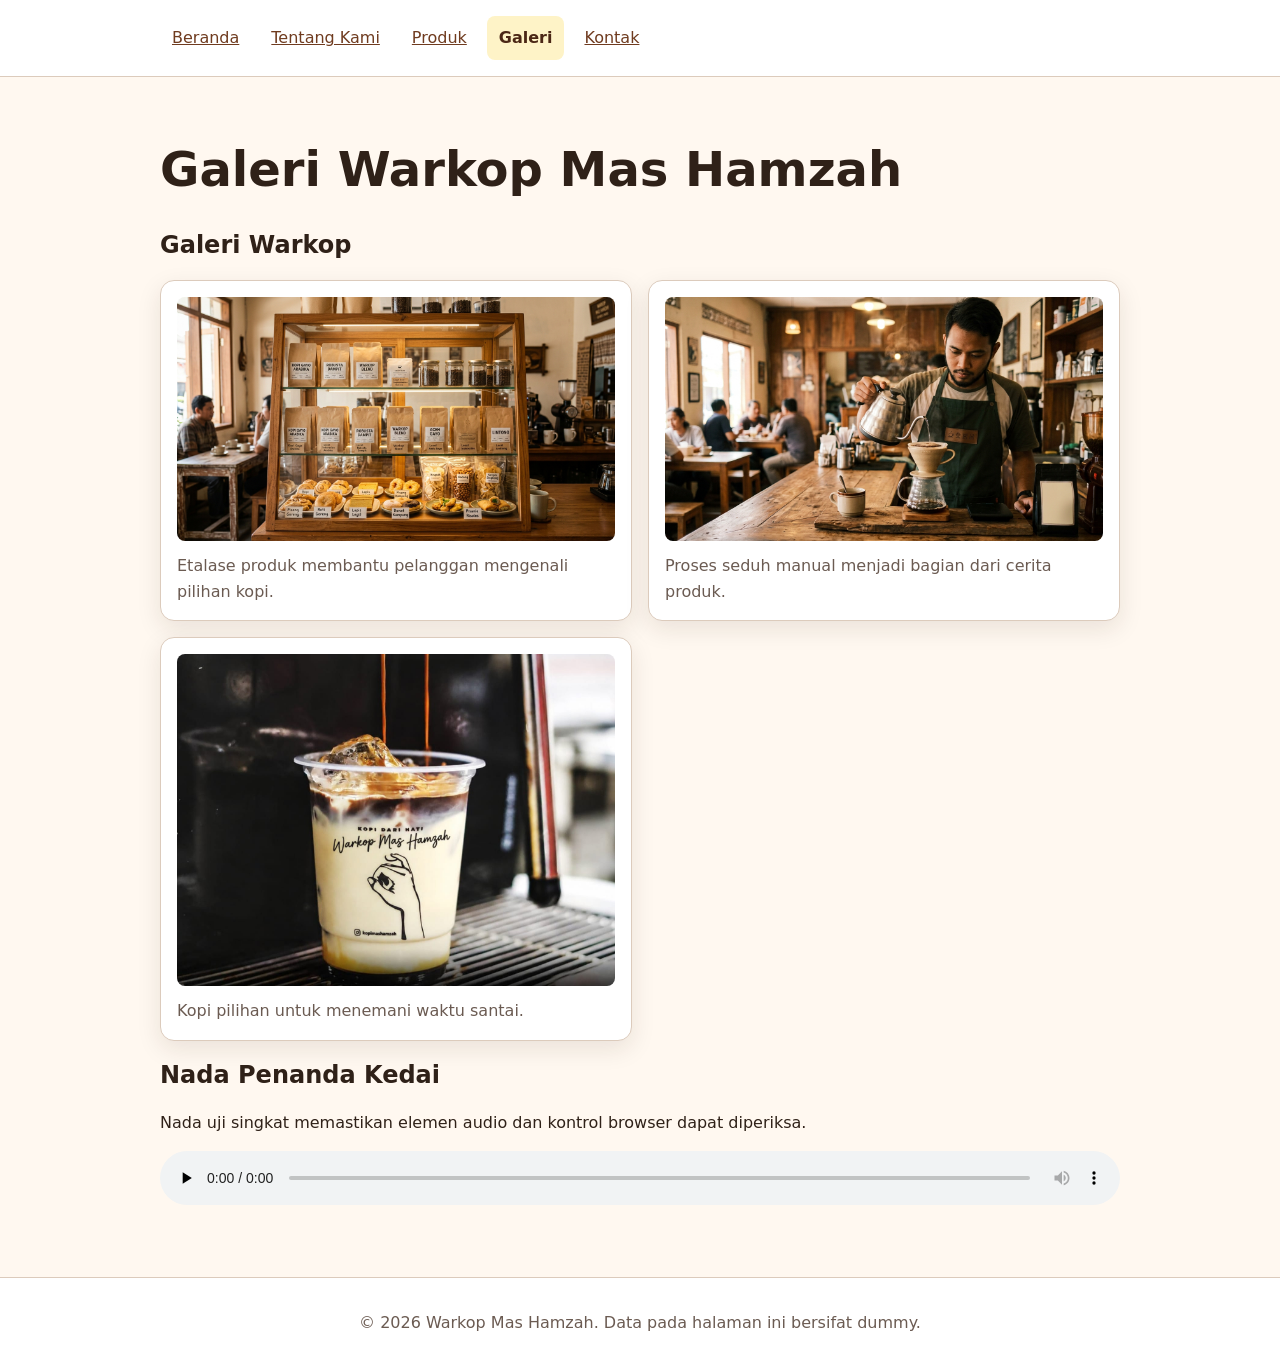
==== commit 2287b031: "feat: terapkan responsive mobile-first" ====
--- a/galeri.html
+++ b/galeri.html
@@ -33,6 +33,8 @@
           <figure class="media-card">
             <img
               src="assets/images/etalaseKopi.jpg"
+              width="1376"
+              height="768"
               alt="Etalase Warkop Mas Hamzah berisi beberapa pilihan kopi"
             />
             <figcaption>
@@ -43,6 +45,8 @@
           <figure class="media-card">
             <img
               src="assets/images/barista.jpg"
+              width="1376"
+              height="768"
               alt="Barista menuang air panas ke dripper kopi"
             />
             <figcaption>
@@ -53,6 +57,9 @@
           <figure class="media-card">
             <img
               src="assets/images/kopi1.jpeg"
+              width="1440"
+              height="1092"
+              loading="lazy"
               alt="Minuman kopi yang disajikan di Warkop Mas Hamzah"
             />
             <figcaption>
--- a/CSS/style.css
+++ b/CSS/style.css
@@ -19,6 +19,9 @@
   --radius-sm: 0.5rem;
   --radius-md: 0.875rem;
 
+  /* P07-01: ukuran minimum area sentuh (sekitar 44px) untuk tautan dan tombol. */
+  --target-size: 2.75rem;
+
   --shadow-card: 0 0.5rem 1.5rem rgb(47 33 24 / 0.1);
 }
 
@@ -30,6 +33,9 @@
 
 html {
   color-scheme: light;
+  /* P07-01: cegah browser ponsel memperbesar teks sendiri saat layar diputar. */
+  -webkit-text-size-adjust: 100%;
+  text-size-adjust: 100%;
 }
 
 /* P06: Flexbox kolom agar footer berada di bawah dan konsisten di semua halaman. */
@@ -37,6 +43,9 @@
   display: flex;
   flex-direction: column;
   min-height: 100vh;
+  /* P07-01: 100dvh mengikuti tinggi layar ponsel yang sebenarnya (bar alamat naik/turun).
+     Browser lama yang belum mendukung tetap memakai 100vh di atas. */
+  min-height: 100dvh;
   margin: 0;
   color: var(--color-text);
   background: var(--color-surface-soft);
@@ -91,6 +100,13 @@
   border-bottom: 1px solid var(--color-border);
 }
 
+/* P07-01: .nav sudah mengatur lebar dan margin tepinya sendiri (lihat di bawah).
+   Padding horizontal header dinolkan agar jarak tepi tidak bertumpuk dua kali
+   (sebelumnya menu hanya selebar 240px pada layar 320px). */
+.site-header {
+  padding-inline: 0;
+}
+
 .site-footer {
   margin-top: var(--space-5);
   color: var(--color-muted);
@@ -113,42 +129,55 @@
 /* P06-02: .nav memakai Flexbox. Main axis horizontal, align-items mengatur cross axis. */
 .nav {
   display: flex;
+  flex-direction: column;
   gap: var(--space-3);
-  align-items: center;
-  justify-content: space-between;
-}
-
-/* P06: daftar menu juga Flexbox satu dimensi; flex-wrap menurunkan item jika ruang habis. */
+  align-items: flex-start;
+}
+
+/* P06: daftar menu juga Flexbox satu dimensi; flex-wrap menurunkan item jika ruang habis.
+   P07-02 (mobile-first): baseline menu ditumpuk satu kolom. align-items: flex-start wajib di sini,
+   sebab align-items: center dari P06 akan memusatkan tautan secara horizontal pada kolom.
+   Jarak antarmenu cukup dari tinggi tautan (44px), jadi gap vertikal dinolkan. */
 .nav ul {
   display: flex;
+  flex-direction: column;
   flex-wrap: wrap;
-  align-items: center;
-  gap: var(--space-1) var(--space-2);
+  align-items: flex-start;
+  gap: 0;
   padding: 0;
   margin: 0;
   list-style: none;
 }
 
+/* P07-01: semua tautan menu memakai ukuran yang sama (bukan hanya halaman aktif),
+   sehingga area sentuh minimal 44px dan posisi menu tidak bergeser antarhalaman. */
+.nav a {
+  display: inline-flex;
+  align-items: center;
+  min-height: var(--target-size);
+  padding-inline: var(--space-2);
+  border-radius: var(--radius-sm);
+}
+
 .nav a[aria-current="page"] {
-  padding: var(--space-1) var(--space-2);
   color: var(--color-primary-strong);
   font-weight: 700;
   text-decoration: none;
   background: var(--color-highlight);
-  border-radius: var(--radius-sm);
 }
 
 .page {
-  padding-block: var(--space-5);
-}
-
-/* P06-02: hero memakai Grid dua track (teks dan gambar). */
+  padding-block: var(--space-4);
+}
+
+/* P07-01 (mobile-first): hero dimulai satu kolom (teks lalu gambar, sama dengan urutan HTML).
+   minmax(0, 1fr) mencegah isi memaksa kolom melebar melebihi layar. */
 .hero {
   display: grid;
-  grid-template-columns: 1.2fr 0.8fr;
+  grid-template-columns: minmax(0, 1fr);
   gap: var(--space-4);
   align-items: center;
-  padding: var(--space-5);
+  padding: var(--space-4);
   color: var(--color-surface);
   background: var(--color-primary);
   border-radius: var(--radius-md);
@@ -170,6 +199,8 @@
 h3 {
   line-height: 1.2;
   text-wrap: balance;
+  /* P07-01: kata panjang dipatahkan alih-alih memotong atau melebarkan halaman. */
+  overflow-wrap: break-word;
 }
 
 h1 {
@@ -197,10 +228,12 @@
   font-weight: 800;
 }
 
-/* .button dipakai oleh tautan "Tanya produk" agar tampil seperti tombol. */
+/* .button dipakai oleh tautan "Tanya produk" agar tampil seperti tombol.
+   P07-01: min-height menjaga area sentuh tombol minimal 44px. */
 button,
 .button {
   display: inline-block;
+  min-height: var(--target-size);
   padding: var(--space-2) var(--space-3);
   color: var(--color-surface);
   font: inherit;
@@ -228,9 +261,10 @@
   background: var(--color-highlight-strong);
 }
 
+/* P07-01: tabel dikeluarkan dari gabungan selektor ini karena kini dibungkus .table-scroll
+   (lihat bagian tabel). */
 .product-card,
 .media-card,
-table,
 form {
   margin-block: var(--space-3);
   padding: var(--space-3);
@@ -241,16 +275,12 @@
 }
 
 /* P06-02: Grid untuk kumpulan card (kolom dan baris).
-   product-grid 3 track, gallery-grid 2 track. */
+   P07-01 (mobile-first): dimulai satu kolom; jumlah kolom bertambah lewat media query di bawah. */
 .product-grid,
 .gallery-grid {
   display: grid;
-  grid-template-columns: repeat(3, minmax(0, 1fr));
+  grid-template-columns: minmax(0, 1fr);
   gap: var(--space-3);
-}
-
-.gallery-grid {
-  grid-template-columns: repeat(2, minmax(0, 1fr));
 }
 
 /* Jarak antarcard sudah diatur gap, jadi margin card di dalam grid dinolkan. */
@@ -285,6 +315,13 @@
   margin-top: auto;
 }
 
+/* P07-01: tautan teks di dalam kartu (mis. "Lihat produk") diberi tinggi sentuh 44px. */
+.card-actions a {
+  display: inline-flex;
+  align-items: center;
+  min-height: var(--target-size);
+}
+
 /* P06: figure galeri disusun vertikal (gambar lalu keterangan). */
 .media-card {
   display: flex;
@@ -305,10 +342,33 @@
   color: var(--color-muted);
 }
 
+/* P07-02: .table-scroll membungkus tabel; hanya pembungkus ini yang menangani scroll horizontal,
+   bukan seluruh halaman. Tampilan kartunya (border, bayangan, padding) berasal dari P07-01. */
+.table-scroll {
+  max-width: 100%;
+  margin-block: var(--space-3);
+  padding: var(--space-3);
+  overflow-x: auto;
+  background: var(--color-surface);
+  border: 1px solid var(--color-border);
+  border-radius: var(--radius-md);
+  box-shadow: var(--shadow-card);
+}
+
+/* Pembungkus punya tabindex="0", jadi indikator fokusnya dibuat eksplisit. */
+.table-scroll:focus-visible {
+  outline: 3px solid var(--color-focus);
+  outline-offset: 3px;
+}
+
+/* Lebar minimum membuat kolom tetap terbaca; di layar sempit tabel digulir di dalam pembungkus. */
+.table-scroll table {
+  min-width: 40rem;
+}
+
 table {
   width: 100%;
   border-collapse: collapse;
-  border-radius: 0;
 }
 
 caption {
@@ -351,12 +411,19 @@
   border-radius: var(--radius-sm);
 }
 
+/* P07-01: pilihan radio/checkbox dibuat lebih besar dan labelnya setinggi area sentuh. */
 input[type="radio"],
 input[type="checkbox"] {
-  width: auto;
-}
-
+  flex: none;
+  width: 1.25rem;
+  height: 1.25rem;
+  margin: 0;
+}
+
+/* P07-01: fieldset punya min-width bawaan = lebar isi terpanjang yang bisa melebarkan form
+   di layar kecil; min-width: 0 membuatnya mengikuti lebar wadah. */
 fieldset {
+  min-width: 0;
   margin: 0 0 var(--space-3);
   padding: var(--space-3);
   border: 1px solid var(--color-border);
@@ -364,18 +431,83 @@
 }
 
 fieldset label {
-  display: block;
-  margin: var(--space-1) 0;
+  display: flex;
+  align-items: center;
+  gap: var(--space-1);
+  min-height: var(--target-size);
+}
+
+/* P07-01: tombol kirim penuh selebar form di layar kecil agar mudah disentuh. */
+form button[type="submit"] {
+  width: 100%;
 }
 
 audio {
+  width: 100%;
   max-width: 100%;
 }
 
 #preview-form {
   padding: var(--space-3);
   white-space: pre-wrap;
+  /* P07-01: teks panjang tanpa spasi (mis. email atau pesan) dipatahkan, tidak melebarkan halaman. */
+  overflow-wrap: anywhere;
   background: var(--color-surface);
   border: 1px solid var(--color-border);
   border-radius: var(--radius-sm);
+}
+
+/* ==========================================================================
+   P07-02: Media query mobile-first, diletakkan di akhir stylesheet.
+   Semua aturan di atas adalah baseline layar kecil (satu kolom); breakpoint hanya MENAMBAH
+   layout saat ruang cukup. Satuan rem mengikuti ukuran huruf bawaan browser pengguna.
+   ========================================================================== */
+
+/* >= 42rem (672px): menu berbaris dan galeri dua kolom. */
+@media (min-width: 42rem) {
+  .page {
+    padding-block: var(--space-5);
+  }
+
+  .hero {
+    padding: var(--space-5);
+  }
+
+  .nav ul {
+    flex-direction: row;
+    align-items: center;
+    gap: 0 var(--space-1);
+  }
+
+  .gallery-grid {
+    grid-template-columns: repeat(2, minmax(0, 1fr));
+  }
+
+  form button[type="submit"] {
+    width: auto;
+  }
+}
+
+/* >= 48rem (768px): hero teks + gambar berdampingan; kartu produk dua kolom. */
+@media (min-width: 48rem) {
+  .hero {
+    grid-template-columns: 1.2fr 0.8fr;
+  }
+
+  .product-grid {
+    grid-template-columns: repeat(2, minmax(0, 1fr));
+  }
+}
+
+/* >= 60rem (960px): navigasi satu baris dengan tepi rata; kartu produk tiga kolom. */
+@media (min-width: 60rem) {
+  .nav {
+    flex-direction: row;
+    align-items: center;
+    justify-content: space-between;
+  }
+
+  .product-grid {
+    grid-template-columns: repeat(3, minmax(0, 1fr));
+  }
 }
